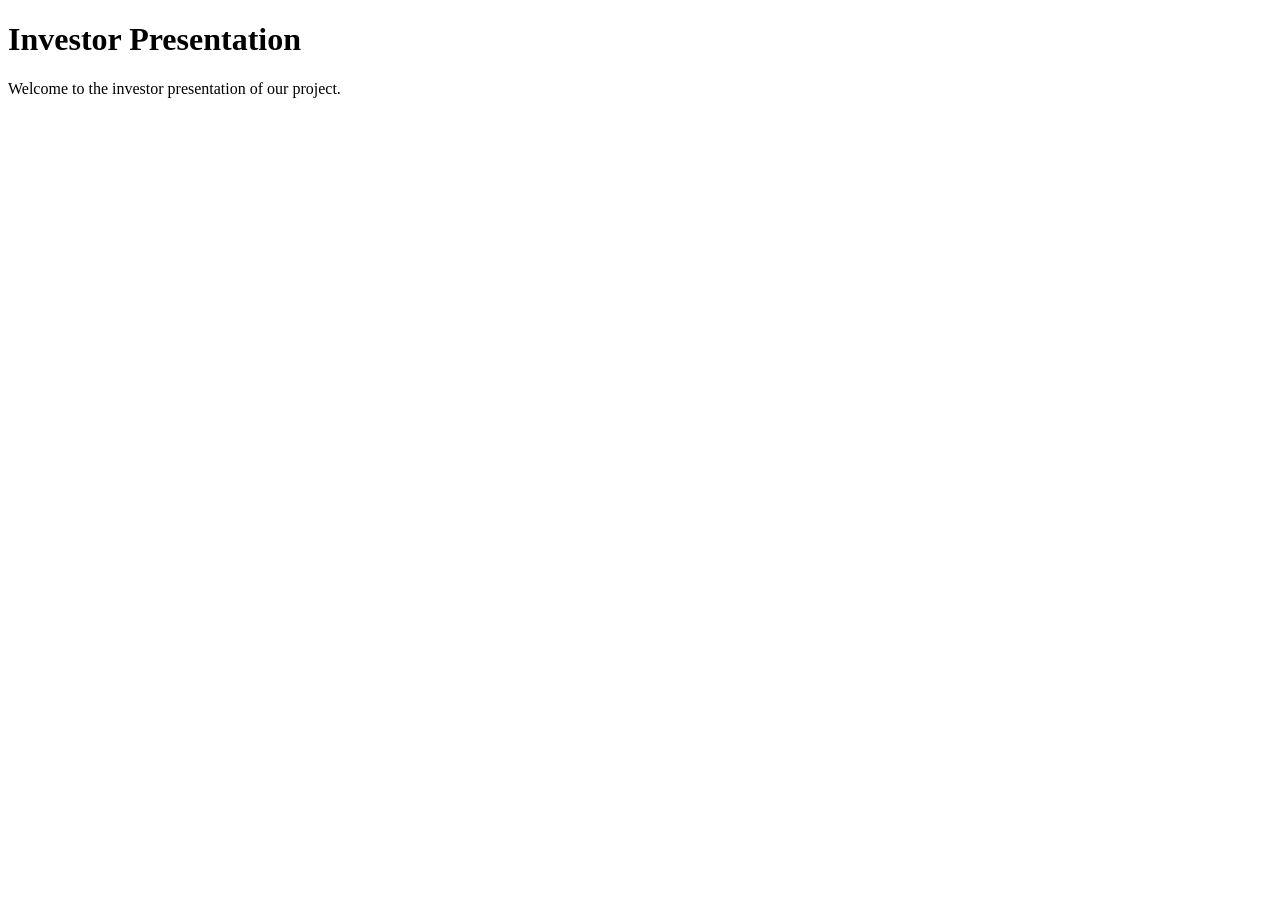
==== index.html @ 69d5a043 "Create index.html for GitHub Pages deployment" ====
<!DOCTYPE html>
<html lang="en">
<head>
    <meta charset="UTF-8">
    <meta name="viewport" content="width=device-width, initial-scale=1.0">
    <title>Investor Presentation</title>
</head>
<body>
    <h1>Investor Presentation</h1>
    <p>Welcome to the investor presentation of our project.</p>
</body>
</html>
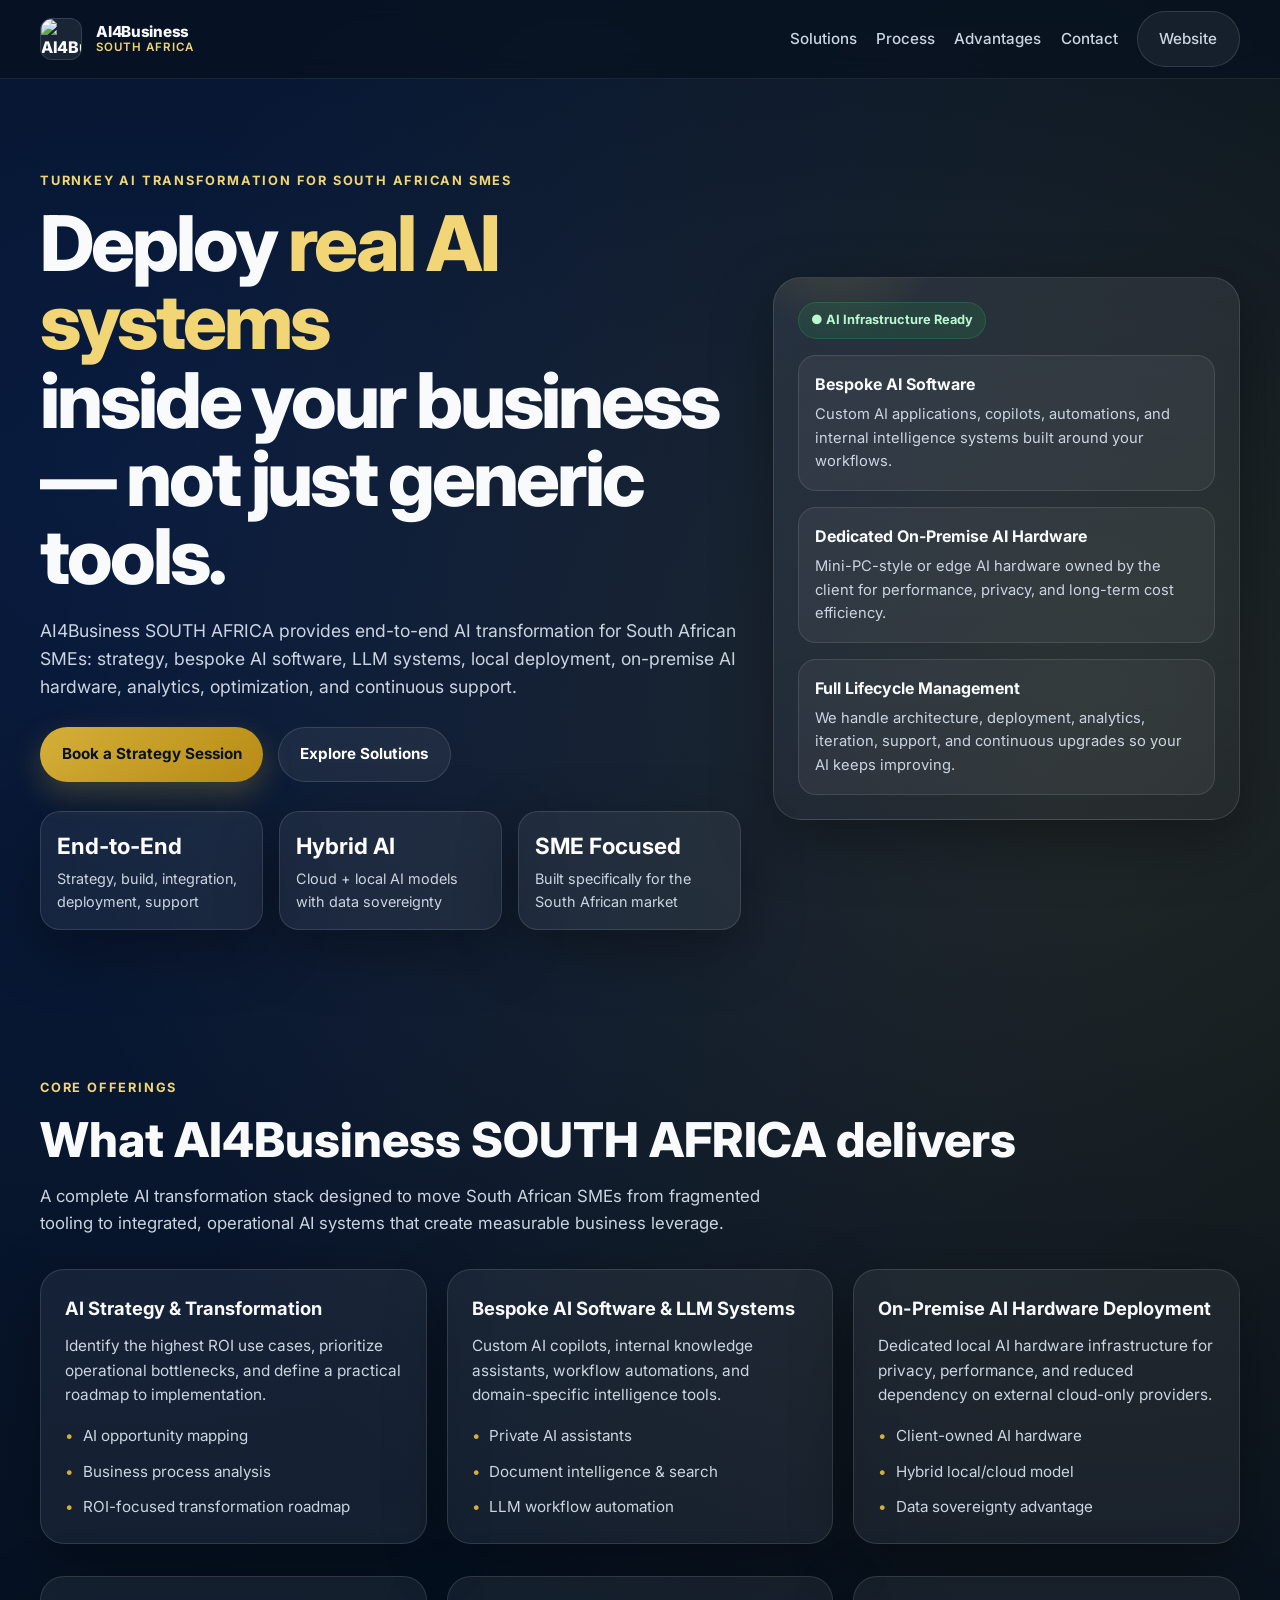
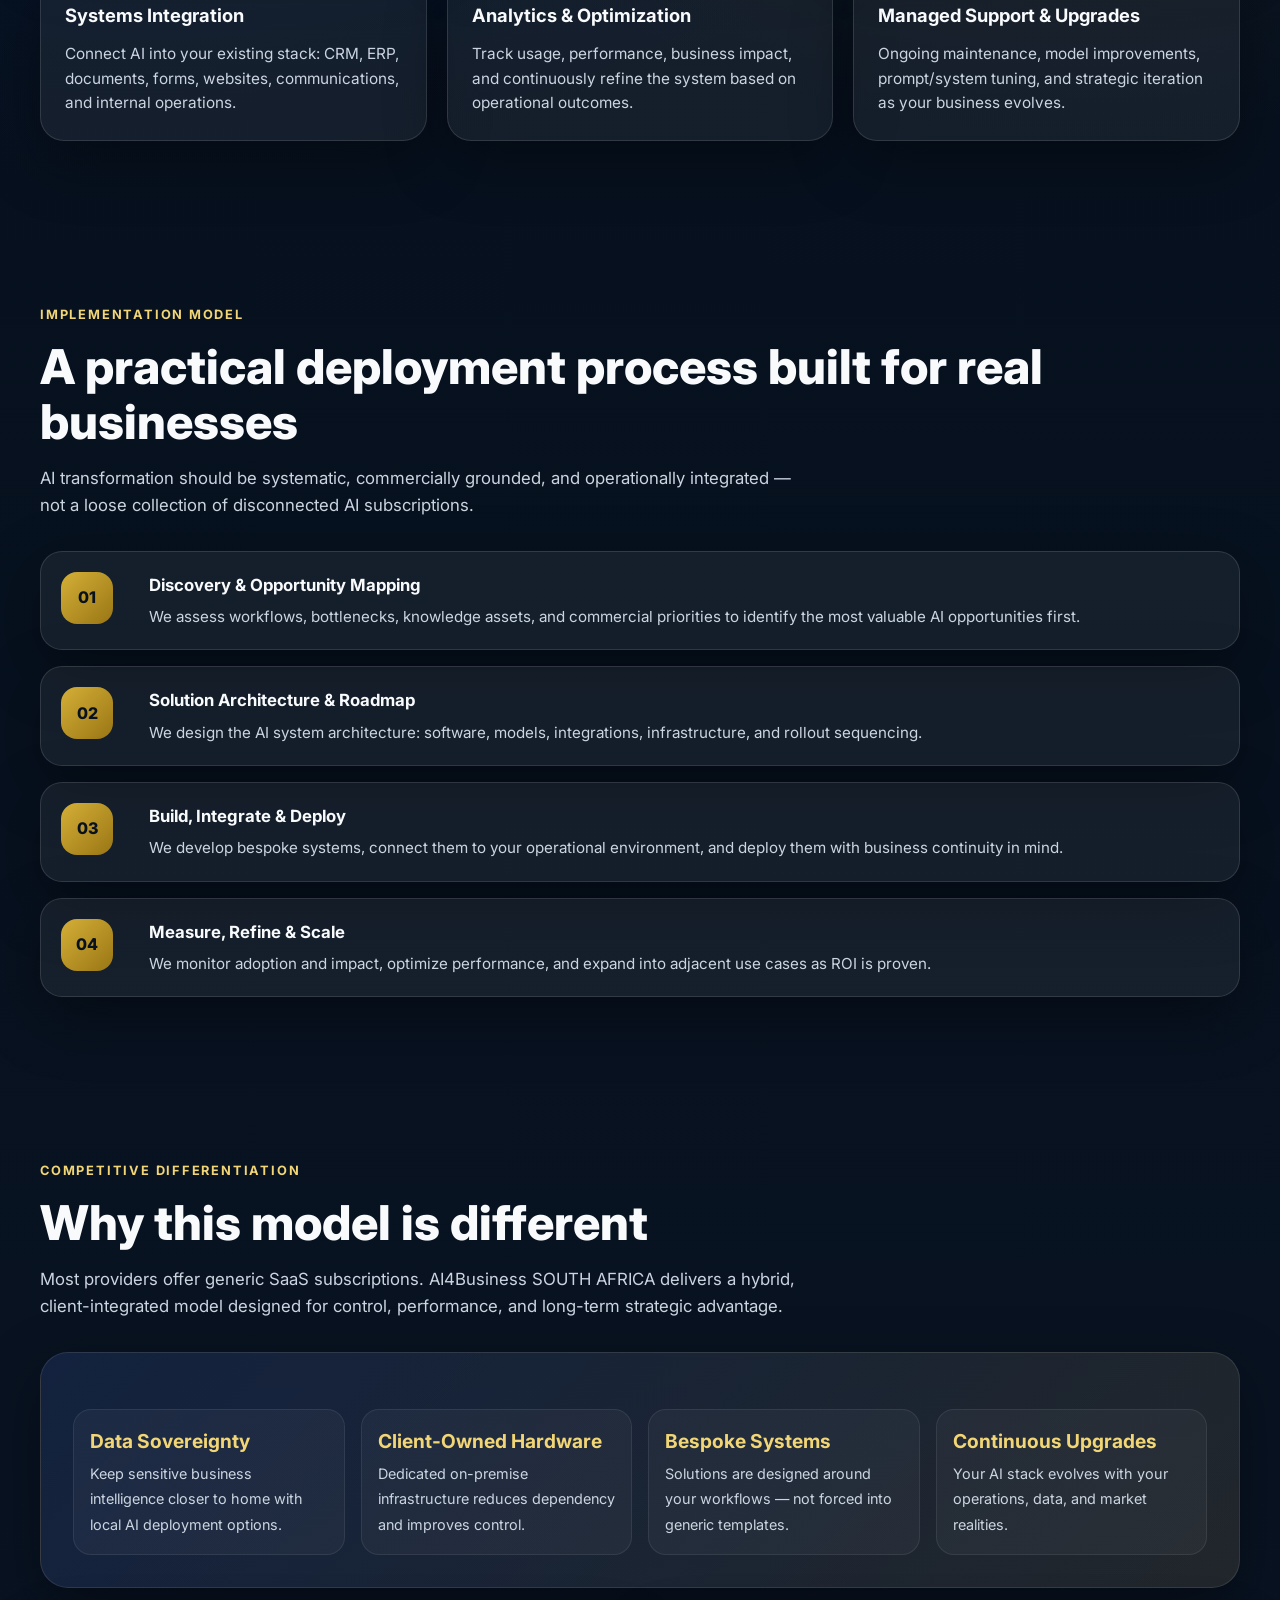
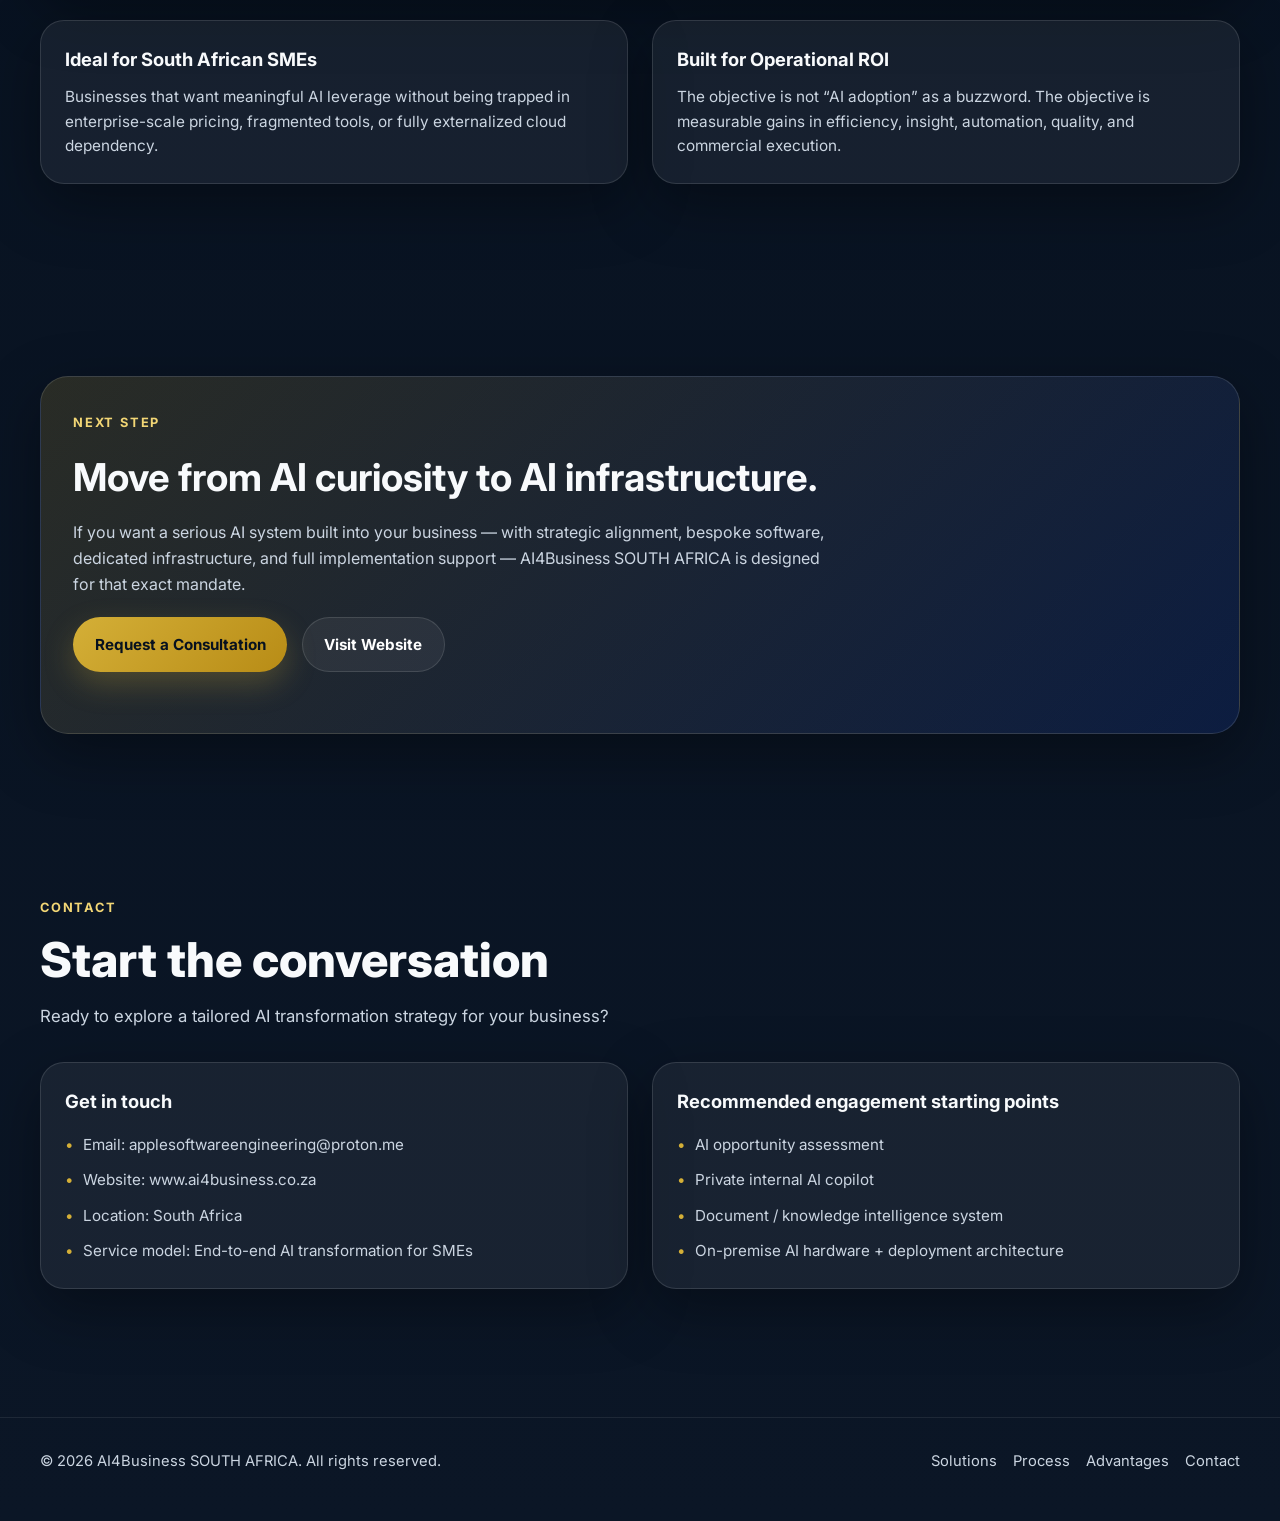
==== commit 346c4db6: "Update index.html" ====
--- a/index.html
+++ b/index.html
@@ -1,12 +1,860 @@
 <!DOCTYPE html>
 <html lang="en">
 <head>
-    <meta charset="UTF-8">
-    <meta name="viewport" content="width=device-width, initial-scale=1.0">
-    <title>Investor Presentation</title>
+  <meta charset="UTF-8" />
+  <meta name="viewport" content="width=device-width, initial-scale=1.0" />
+
+  <title>AI4Business SOUTH AFRICA | End-to-End AI Transformation for South African SMEs</title>
+  <meta
+    name="description"
+    content="AI4Business SOUTH AFRICA delivers turnkey AI transformation for South African SMEs, including bespoke AI software, LLM systems, on-premise AI hardware, deployment, integration, analytics, and ongoing support."
+  />
+  <meta
+    name="keywords"
+    content="AI South Africa, AI for SMEs, business AI, LLM systems, AI automation, on-premise AI, AI consulting South Africa, AI4Business SOUTH AFRICA"
+  />
+  <meta name="author" content="AI4Business SOUTH AFRICA" />
+
+  <!-- Open Graph -->
+  <meta property="og:title" content="AI4Business SOUTH AFRICA" />
+  <meta
+    property="og:description"
+    content="Turnkey AI transformation for South African SMEs — bespoke AI software, LLM systems, local deployment, and dedicated AI hardware."
+  />
+  <meta property="og:type" content="website" />
+  <meta property="og:image" content="./assets/logo.png" />
+
+  <!-- Favicon -->
+  <link rel="icon" href="./assets/favicon.ico" />
+
+  <!-- Fonts -->
+  <link rel="preconnect" href="https://fonts.googleapis.com" />
+  <link rel="preconnect" href="https://fonts.gstatic.com" crossorigin />
+  <link
+    href="https://fonts.googleapis.com/css2?family=Inter:wght@400;500;600;700;800&display=swap"
+    rel="stylesheet"
+  />
+
+  <style>
+    :root {
+      --bg: #07111f;
+      --bg-alt: #0d1b2a;
+      --card: rgba(255, 255, 255, 0.06);
+      --card-border: rgba(255, 255, 255, 0.12);
+      --text: #f8fafc;
+      --muted: #cbd5e1;
+      --gold: #d4af37;
+      --gold-soft: #f2d675;
+      --blue: #1d4ed8;
+      --blue-soft: #60a5fa;
+      --success: #22c55e;
+      --shadow: 0 20px 60px rgba(0, 0, 0, 0.35);
+      --radius: 20px;
+      --max: 1200px;
+    }
+
+    * {
+      box-sizing: border-box;
+      margin: 0;
+      padding: 0;
+    }
+
+    html {
+      scroll-behavior: smooth;
+    }
+
+    body {
+      font-family: "Inter", sans-serif;
+      background:
+        radial-gradient(circle at 10% 10%, rgba(29, 78, 216, 0.18), transparent 30%),
+        radial-gradient(circle at 85% 15%, rgba(212, 175, 55, 0.14), transparent 25%),
+        linear-gradient(180deg, #04101d 0%, #07111f 50%, #0b1626 100%);
+      color: var(--text);
+      line-height: 1.6;
+      overflow-x: hidden;
+    }
+
+    a {
+      color: inherit;
+      text-decoration: none;
+    }
+
+    img {
+      max-width: 100%;
+      display: block;
+    }
+
+    .container {
+      width: min(100% - 2rem, var(--max));
+      margin: 0 auto;
+    }
+
+    .section {
+      padding: 5rem 0;
+    }
+
+    .section-title {
+      font-size: clamp(1.9rem, 4vw, 3rem);
+      font-weight: 800;
+      line-height: 1.15;
+      margin-bottom: 1rem;
+    }
+
+    .section-subtitle {
+      color: var(--muted);
+      max-width: 760px;
+      font-size: 1.05rem;
+    }
+
+    .eyebrow {
+      display: inline-block;
+      font-size: 0.8rem;
+      letter-spacing: 0.14em;
+      text-transform: uppercase;
+      font-weight: 700;
+      color: var(--gold-soft);
+      margin-bottom: 0.85rem;
+    }
+
+    /* Header */
+    .header {
+      position: sticky;
+      top: 0;
+      z-index: 1000;
+      backdrop-filter: blur(12px);
+      background: rgba(7, 17, 31, 0.72);
+      border-bottom: 1px solid rgba(255, 255, 255, 0.08);
+    }
+
+    .nav {
+      display: flex;
+      align-items: center;
+      justify-content: space-between;
+      min-height: 78px;
+      gap: 1rem;
+    }
+
+    .brand {
+      display: flex;
+      align-items: center;
+      gap: 0.9rem;
+      font-weight: 800;
+      letter-spacing: -0.02em;
+    }
+
+    .brand-logo {
+      width: 42px;
+      height: 42px;
+      border-radius: 12px;
+      object-fit: cover;
+      background: rgba(255,255,255,0.08);
+      border: 1px solid rgba(255,255,255,0.12);
+    }
+
+    .brand-text {
+      display: flex;
+      flex-direction: column;
+      line-height: 1.1;
+    }
+
+    .brand-text span:first-child {
+      font-size: 0.95rem;
+    }
+
+    .brand-text span:last-child {
+      font-size: 0.72rem;
+      color: var(--gold-soft);
+      font-weight: 600;
+      letter-spacing: 0.08em;
+      text-transform: uppercase;
+    }
+
+    .nav-links {
+      display: flex;
+      gap: 1.2rem;
+      align-items: center;
+      flex-wrap: wrap;
+    }
+
+    .nav-links a {
+      color: var(--muted);
+      font-size: 0.95rem;
+      font-weight: 500;
+      transition: 0.2s ease;
+    }
+
+    .nav-links a:hover {
+      color: #fff;
+    }
+
+    .btn {
+      display: inline-flex;
+      align-items: center;
+      justify-content: center;
+      gap: 0.55rem;
+      border: none;
+      border-radius: 999px;
+      padding: 0.9rem 1.35rem;
+      font-weight: 700;
+      font-size: 0.95rem;
+      cursor: pointer;
+      transition: transform 0.2s ease, box-shadow 0.2s ease, opacity 0.2s ease;
+    }
+
+    .btn:hover {
+      transform: translateY(-2px);
+    }
+
+    .btn-primary {
+      background: linear-gradient(135deg, var(--gold), #b88c16);
+      color: #07111f;
+      box-shadow: 0 12px 30px rgba(212, 175, 55, 0.25);
+    }
+
+    .btn-secondary {
+      background: rgba(255,255,255,0.06);
+      color: #fff;
+      border: 1px solid rgba(255,255,255,0.12);
+    }
+
+    /* Hero */
+    .hero {
+      padding: 5.5rem 0 4rem;
+    }
+
+    .hero-grid {
+      display: grid;
+      grid-template-columns: 1.2fr 0.8fr;
+      gap: 2rem;
+      align-items: center;
+    }
+
+    .hero h1 {
+      font-size: clamp(2.4rem, 6vw, 5rem);
+      line-height: 1.02;
+      font-weight: 800;
+      letter-spacing: -0.04em;
+      margin-bottom: 1.25rem;
+    }
+
+    .hero h1 .gold {
+      color: var(--gold-soft);
+    }
+
+    .hero p {
+      font-size: 1.1rem;
+      color: var(--muted);
+      max-width: 700px;
+      margin-bottom: 1.6rem;
+    }
+
+    .hero-actions {
+      display: flex;
+      gap: 0.9rem;
+      flex-wrap: wrap;
+      margin-bottom: 1.8rem;
+    }
+
+    .hero-stats {
+      display: grid;
+      grid-template-columns: repeat(3, 1fr);
+      gap: 1rem;
+      margin-top: 1rem;
+    }
+
+    .stat {
+      background: var(--card);
+      border: 1px solid var(--card-border);
+      border-radius: var(--radius);
+      padding: 1rem;
+      box-shadow: var(--shadow);
+    }
+
+    .stat h3 {
+      font-size: 1.4rem;
+      color: #fff;
+      margin-bottom: 0.2rem;
+    }
+
+    .stat p {
+      font-size: 0.9rem;
+      color: var(--muted);
+      margin: 0;
+    }
+
+    .hero-card {
+      background: linear-gradient(180deg, rgba(255,255,255,0.08), rgba(255,255,255,0.03));
+      border: 1px solid var(--card-border);
+      border-radius: 28px;
+      padding: 1.5rem;
+      box-shadow: var(--shadow);
+      position: relative;
+      overflow: hidden;
+    }
+
+    .hero-card::before {
+      content: "";
+      position: absolute;
+      inset: -30% auto auto -10%;
+      width: 220px;
+      height: 220px;
+      background: radial-gradient(circle, rgba(212, 175, 55, 0.18), transparent 70%);
+      pointer-events: none;
+    }
+
+    .hero-panel {
+      display: grid;
+      gap: 1rem;
+      position: relative;
+      z-index: 1;
+    }
+
+    .mini-card {
+      background: rgba(255,255,255,0.05);
+      border: 1px solid rgba(255,255,255,0.1);
+      border-radius: 18px;
+      padding: 1rem;
+    }
+
+    .mini-card h4 {
+      font-size: 1rem;
+      margin-bottom: 0.35rem;
+    }
+
+    .mini-card p {
+      font-size: 0.92rem;
+      color: var(--muted);
+      margin: 0;
+    }
+
+    .pill {
+      display: inline-flex;
+      align-items: center;
+      gap: 0.45rem;
+      padding: 0.45rem 0.75rem;
+      border-radius: 999px;
+      background: rgba(34, 197, 94, 0.12);
+      border: 1px solid rgba(34, 197, 94, 0.22);
+      color: #bbf7d0;
+      font-size: 0.8rem;
+      font-weight: 700;
+      width: fit-content;
+    }
+
+    /* Grids */
+    .grid-3 {
+      display: grid;
+      grid-template-columns: repeat(3, 1fr);
+      gap: 1.25rem;
+      margin-top: 2rem;
+    }
+
+    .grid-2 {
+      display: grid;
+      grid-template-columns: repeat(2, 1fr);
+      gap: 1.5rem;
+      margin-top: 2rem;
+    }
+
+    .card {
+      background: var(--card);
+      border: 1px solid var(--card-border);
+      border-radius: 24px;
+      padding: 1.5rem;
+      box-shadow: var(--shadow);
+    }
+
+    .card h3 {
+      font-size: 1.15rem;
+      margin-bottom: 0.7rem;
+    }
+
+    .card p {
+      color: var(--muted);
+      font-size: 0.96rem;
+    }
+
+    .card ul {
+      list-style: none;
+      display: grid;
+      gap: 0.7rem;
+      margin-top: 1rem;
+    }
+
+    .card li {
+      color: var(--muted);
+      font-size: 0.95rem;
+      position: relative;
+      padding-left: 1.1rem;
+    }
+
+    .card li::before {
+      content: "•";
+      color: var(--gold);
+      position: absolute;
+      left: 0;
+    }
+
+    /* Process */
+    .timeline {
+      display: grid;
+      gap: 1rem;
+      margin-top: 2rem;
+    }
+
+    .step {
+      display: grid;
+      grid-template-columns: 72px 1fr;
+      gap: 1rem;
+      align-items: start;
+      background: var(--card);
+      border: 1px solid var(--card-border);
+      border-radius: 22px;
+      padding: 1.25rem;
+      box-shadow: var(--shadow);
+    }
+
+    .step-number {
+      width: 52px;
+      height: 52px;
+      border-radius: 16px;
+      display: grid;
+      place-items: center;
+      background: linear-gradient(135deg, var(--gold), #9a7615);
+      color: #07111f;
+      font-weight: 800;
+      font-size: 1rem;
+    }
+
+    .step h4 {
+      margin-bottom: 0.4rem;
+      font-size: 1.05rem;
+    }
+
+    .step p {
+      color: var(--muted);
+      font-size: 0.95rem;
+    }
+
+    /* Highlight */
+    .highlight {
+      margin-top: 2rem;
+      padding: 2rem;
+      border-radius: 28px;
+      background:
+        linear-gradient(135deg, rgba(29, 78, 216, 0.12), rgba(212, 175, 55, 0.08)),
+        rgba(255,255,255,0.04);
+      border: 1px solid rgba(255,255,255,0.1);
+      box-shadow: var(--shadow);
+    }
+
+    .highlight-grid {
+      display: grid;
+      grid-template-columns: repeat(4, 1fr);
+      gap: 1rem;
+      margin-top: 1.5rem;
+    }
+
+    .highlight-box {
+      background: rgba(255,255,255,0.04);
+      border: 1px solid rgba(255,255,255,0.08);
+      border-radius: 18px;
+      padding: 1rem;
+    }
+
+    .highlight-box strong {
+      display: block;
+      font-size: 1.2rem;
+      margin-bottom: 0.25rem;
+      color: var(--gold-soft);
+    }
+
+    .highlight-box span {
+      font-size: 0.9rem;
+      color: var(--muted);
+    }
+
+    /* CTA */
+    .cta {
+      margin-top: 2rem;
+      padding: 2rem;
+      border-radius: 28px;
+      background: linear-gradient(135deg, rgba(212,175,55,0.16), rgba(29,78,216,0.16));
+      border: 1px solid rgba(255,255,255,0.12);
+      box-shadow: var(--shadow);
+    }
+
+    .cta h3 {
+      font-size: clamp(1.5rem, 4vw, 2.4rem);
+      margin-bottom: 0.75rem;
+    }
+
+    .cta p {
+      color: var(--muted);
+      max-width: 760px;
+      margin-bottom: 1.25rem;
+    }
+
+    /* Footer */
+    .footer {
+      padding: 2rem 0 3rem;
+      border-top: 1px solid rgba(255,255,255,0.08);
+      margin-top: 3rem;
+    }
+
+    .footer-grid {
+      display: flex;
+      justify-content: space-between;
+      gap: 1rem;
+      flex-wrap: wrap;
+      align-items: center;
+    }
+
+    .footer p,
+    .footer a {
+      color: var(--muted);
+      font-size: 0.92rem;
+    }
+
+    /* Responsive */
+    @media (max-width: 1024px) {
+      .hero-grid,
+      .grid-3,
+      .grid-2,
+      .highlight-grid {
+        grid-template-columns: 1fr;
+      }
+
+      .hero-stats {
+        grid-template-columns: 1fr;
+      }
+
+      .nav-links {
+        display: none;
+      }
+    }
+
+    @media (max-width: 640px) {
+      .hero {
+        padding-top: 4rem;
+      }
+
+      .section {
+        padding: 4rem 0;
+      }
+
+      .step {
+        grid-template-columns: 1fr;
+      }
+    }
+  </style>
 </head>
 <body>
-    <h1>Investor Presentation</h1>
-    <p>Welcome to the investor presentation of our project.</p>
+
+  <!-- Header -->
+  <header class="header">
+    <div class="container nav">
+      <a href="#top" class="brand">
+        <img src="./assets/logo.png" alt="AI4Business SOUTH AFRICA Logo" class="brand-logo" />
+        <div class="brand-text">
+          <span>AI4Business</span>
+          <span>South Africa</span>
+        </div>
+      </a>
+
+      <nav class="nav-links">
+        <a href="#solutions">Solutions</a>
+        <a href="#process">Process</a>
+        <a href="#advantages">Advantages</a>
+        <a href="#contact">Contact</a>
+        <a href="https://www.ai4business.co.za" target="_blank" rel="noopener noreferrer" class="btn btn-secondary">Website</a>
+      </nav>
+    </div>
+  </header>
+
+  <!-- Hero -->
+  <section class="hero" id="top">
+    <div class="container hero-grid">
+      <div>
+        <span class="eyebrow">Turnkey AI Transformation for South African SMEs</span>
+        <h1>
+          Deploy <span class="gold">real AI systems</span><br />
+          inside your business — not just generic tools.
+        </h1>
+        <p>
+          AI4Business SOUTH AFRICA provides end-to-end AI transformation for South African SMEs:
+          strategy, bespoke AI software, LLM systems, local deployment, on-premise AI hardware,
+          analytics, optimization, and continuous support.
+        </p>
+
+        <div class="hero-actions">
+          <a href="#contact" class="btn btn-primary">Book a Strategy Session</a>
+          <a href="#solutions" class="btn btn-secondary">Explore Solutions</a>
+        </div>
+
+        <div class="hero-stats">
+          <div class="stat">
+            <h3>End-to-End</h3>
+            <p>Strategy, build, integration, deployment, support</p>
+          </div>
+          <div class="stat">
+            <h3>Hybrid AI</h3>
+            <p>Cloud + local AI models with data sovereignty</p>
+          </div>
+          <div class="stat">
+            <h3>SME Focused</h3>
+            <p>Built specifically for the South African market</p>
+          </div>
+        </div>
+      </div>
+
+      <div class="hero-card">
+        <div class="hero-panel">
+          <span class="pill">● AI Infrastructure Ready</span>
+
+          <div class="mini-card">
+            <h4>Bespoke AI Software</h4>
+            <p>Custom AI applications, copilots, automations, and internal intelligence systems built around your workflows.</p>
+          </div>
+
+          <div class="mini-card">
+            <h4>Dedicated On-Premise AI Hardware</h4>
+            <p>Mini-PC-style or edge AI hardware owned by the client for performance, privacy, and long-term cost efficiency.</p>
+          </div>
+
+          <div class="mini-card">
+            <h4>Full Lifecycle Management</h4>
+            <p>We handle architecture, deployment, analytics, iteration, support, and continuous upgrades so your AI keeps improving.</p>
+          </div>
+        </div>
+      </div>
+    </div>
+  </section>
+
+  <!-- Solutions -->
+  <section class="section" id="solutions">
+    <div class="container">
+      <span class="eyebrow">Core Offerings</span>
+      <h2 class="section-title">What AI4Business SOUTH AFRICA delivers</h2>
+      <p class="section-subtitle">
+        A complete AI transformation stack designed to move South African SMEs from fragmented tooling
+        to integrated, operational AI systems that create measurable business leverage.
+      </p>
+
+      <div class="grid-3">
+        <div class="card">
+          <h3>AI Strategy & Transformation</h3>
+          <p>Identify the highest ROI use cases, prioritize operational bottlenecks, and define a practical roadmap to implementation.</p>
+          <ul>
+            <li>AI opportunity mapping</li>
+            <li>Business process analysis</li>
+            <li>ROI-focused transformation roadmap</li>
+          </ul>
+        </div>
+
+        <div class="card">
+          <h3>Bespoke AI Software & LLM Systems</h3>
+          <p>Custom AI copilots, internal knowledge assistants, workflow automations, and domain-specific intelligence tools.</p>
+          <ul>
+            <li>Private AI assistants</li>
+            <li>Document intelligence & search</li>
+            <li>LLM workflow automation</li>
+          </ul>
+        </div>
+
+        <div class="card">
+          <h3>On-Premise AI Hardware Deployment</h3>
+          <p>Dedicated local AI hardware infrastructure for privacy, performance, and reduced dependency on external cloud-only providers.</p>
+          <ul>
+            <li>Client-owned AI hardware</li>
+            <li>Hybrid local/cloud model</li>
+            <li>Data sovereignty advantage</li>
+          </ul>
+        </div>
+      </div>
+
+      <div class="grid-3">
+        <div class="card">
+          <h3>Systems Integration</h3>
+          <p>Connect AI into your existing stack: CRM, ERP, documents, forms, websites, communications, and internal operations.</p>
+        </div>
+
+        <div class="card">
+          <h3>Analytics & Optimization</h3>
+          <p>Track usage, performance, business impact, and continuously refine the system based on operational outcomes.</p>
+        </div>
+
+        <div class="card">
+          <h3>Managed Support & Upgrades</h3>
+          <p>Ongoing maintenance, model improvements, prompt/system tuning, and strategic iteration as your business evolves.</p>
+        </div>
+      </div>
+    </div>
+  </section>
+
+  <!-- Process -->
+  <section class="section" id="process">
+    <div class="container">
+      <span class="eyebrow">Implementation Model</span>
+      <h2 class="section-title">A practical deployment process built for real businesses</h2>
+      <p class="section-subtitle">
+        AI transformation should be systematic, commercially grounded, and operationally integrated —
+        not a loose collection of disconnected AI subscriptions.
+      </p>
+
+      <div class="timeline">
+        <div class="step">
+          <div class="step-number">01</div>
+          <div>
+            <h4>Discovery & Opportunity Mapping</h4>
+            <p>We assess workflows, bottlenecks, knowledge assets, and commercial priorities to identify the most valuable AI opportunities first.</p>
+          </div>
+        </div>
+
+        <div class="step">
+          <div class="step-number">02</div>
+          <div>
+            <h4>Solution Architecture & Roadmap</h4>
+            <p>We design the AI system architecture: software, models, integrations, infrastructure, and rollout sequencing.</p>
+          </div>
+        </div>
+
+        <div class="step">
+          <div class="step-number">03</div>
+          <div>
+            <h4>Build, Integrate & Deploy</h4>
+            <p>We develop bespoke systems, connect them to your operational environment, and deploy them with business continuity in mind.</p>
+          </div>
+        </div>
+
+        <div class="step">
+          <div class="step-number">04</div>
+          <div>
+            <h4>Measure, Refine & Scale</h4>
+            <p>We monitor adoption and impact, optimize performance, and expand into adjacent use cases as ROI is proven.</p>
+          </div>
+        </div>
+      </div>
+    </div>
+  </section>
+
+  <!-- Advantages -->
+  <section class="section" id="advantages">
+    <div class="container">
+      <span class="eyebrow">Competitive Differentiation</span>
+      <h2 class="section-title">Why this model is different</h2>
+      <p class="section-subtitle">
+        Most providers offer generic SaaS subscriptions. AI4Business SOUTH AFRICA delivers a hybrid,
+        client-integrated model designed for control, performance, and long-term strategic advantage.
+      </p>
+
+      <div class="highlight">
+        <div class="highlight-grid">
+          <div class="highlight-box">
+            <strong>Data Sovereignty</strong>
+            <span>Keep sensitive business intelligence closer to home with local AI deployment options.</span>
+          </div>
+          <div class="highlight-box">
+            <strong>Client-Owned Hardware</strong>
+            <span>Dedicated on-premise infrastructure reduces dependency and improves control.</span>
+          </div>
+          <div class="highlight-box">
+            <strong>Bespoke Systems</strong>
+            <span>Solutions are designed around your workflows — not forced into generic templates.</span>
+          </div>
+          <div class="highlight-box">
+            <strong>Continuous Upgrades</strong>
+            <span>Your AI stack evolves with your operations, data, and market realities.</span>
+          </div>
+        </div>
+      </div>
+
+      <div class="grid-2">
+        <div class="card">
+          <h3>Ideal for South African SMEs</h3>
+          <p>
+            Businesses that want meaningful AI leverage without being trapped in enterprise-scale pricing,
+            fragmented tools, or fully externalized cloud dependency.
+          </p>
+        </div>
+
+        <div class="card">
+          <h3>Built for Operational ROI</h3>
+          <p>
+            The objective is not “AI adoption” as a buzzword. The objective is measurable gains in efficiency,
+            insight, automation, quality, and commercial execution.
+          </p>
+        </div>
+      </div>
+    </div>
+  </section>
+
+  <!-- CTA -->
+  <section class="section">
+    <div class="container">
+      <div class="cta">
+        <span class="eyebrow">Next Step</span>
+        <h3>Move from AI curiosity to AI infrastructure.</h3>
+        <p>
+          If you want a serious AI system built into your business — with strategic alignment, bespoke software,
+          dedicated infrastructure, and full implementation support — AI4Business SOUTH AFRICA is designed for that exact mandate.
+        </p>
+        <div class="hero-actions">
+          <a href="#contact" class="btn btn-primary">Request a Consultation</a>
+          <a href="https://www.ai4business.co.za" target="_blank" rel="noopener noreferrer" class="btn btn-secondary">Visit Website</a>
+        </div>
+      </div>
+    </div>
+  </section>
+
+  <!-- Contact -->
+  <section class="section" id="contact">
+    <div class="container">
+      <span class="eyebrow">Contact</span>
+      <h2 class="section-title">Start the conversation</h2>
+      <p class="section-subtitle">
+        Ready to explore a tailored AI transformation strategy for your business?
+      </p>
+
+      <div class="grid-2">
+        <div class="card">
+          <h3>Get in touch</h3>
+          <ul>
+            <li>Email: applesoftwareengineering@proton.me</li>
+            <li>Website: www.ai4business.co.za</li>
+            <li>Location: South Africa</li>
+            <li>Service model: End-to-end AI transformation for SMEs</li>
+          </ul>
+        </div>
+
+        <div class="card">
+          <h3>Recommended engagement starting points</h3>
+          <ul>
+            <li>AI opportunity assessment</li>
+            <li>Private internal AI copilot</li>
+            <li>Document / knowledge intelligence system</li>
+            <li>On-premise AI hardware + deployment architecture</li>
+          </ul>
+        </div>
+      </div>
+    </div>
+  </section>
+
+  <!-- Footer -->
+  <footer class="footer">
+    <div class="container footer-grid">
+      <p>© <span id="year"></span> AI4Business SOUTH AFRICA. All rights reserved.</p>
+      <div style="display:flex; gap:1rem; flex-wrap:wrap;">
+        <a href="#solutions">Solutions</a>
+        <a href="#process">Process</a>
+        <a href="#advantages">Advantages</a>
+        <a href="#contact">Contact</a>
+      </div>
+    </div>
+  </footer>
+
+  <script>
+    document.getElementById("year").textContent = new Date().getFullYear();
+  </script>
 </body>
 </html>
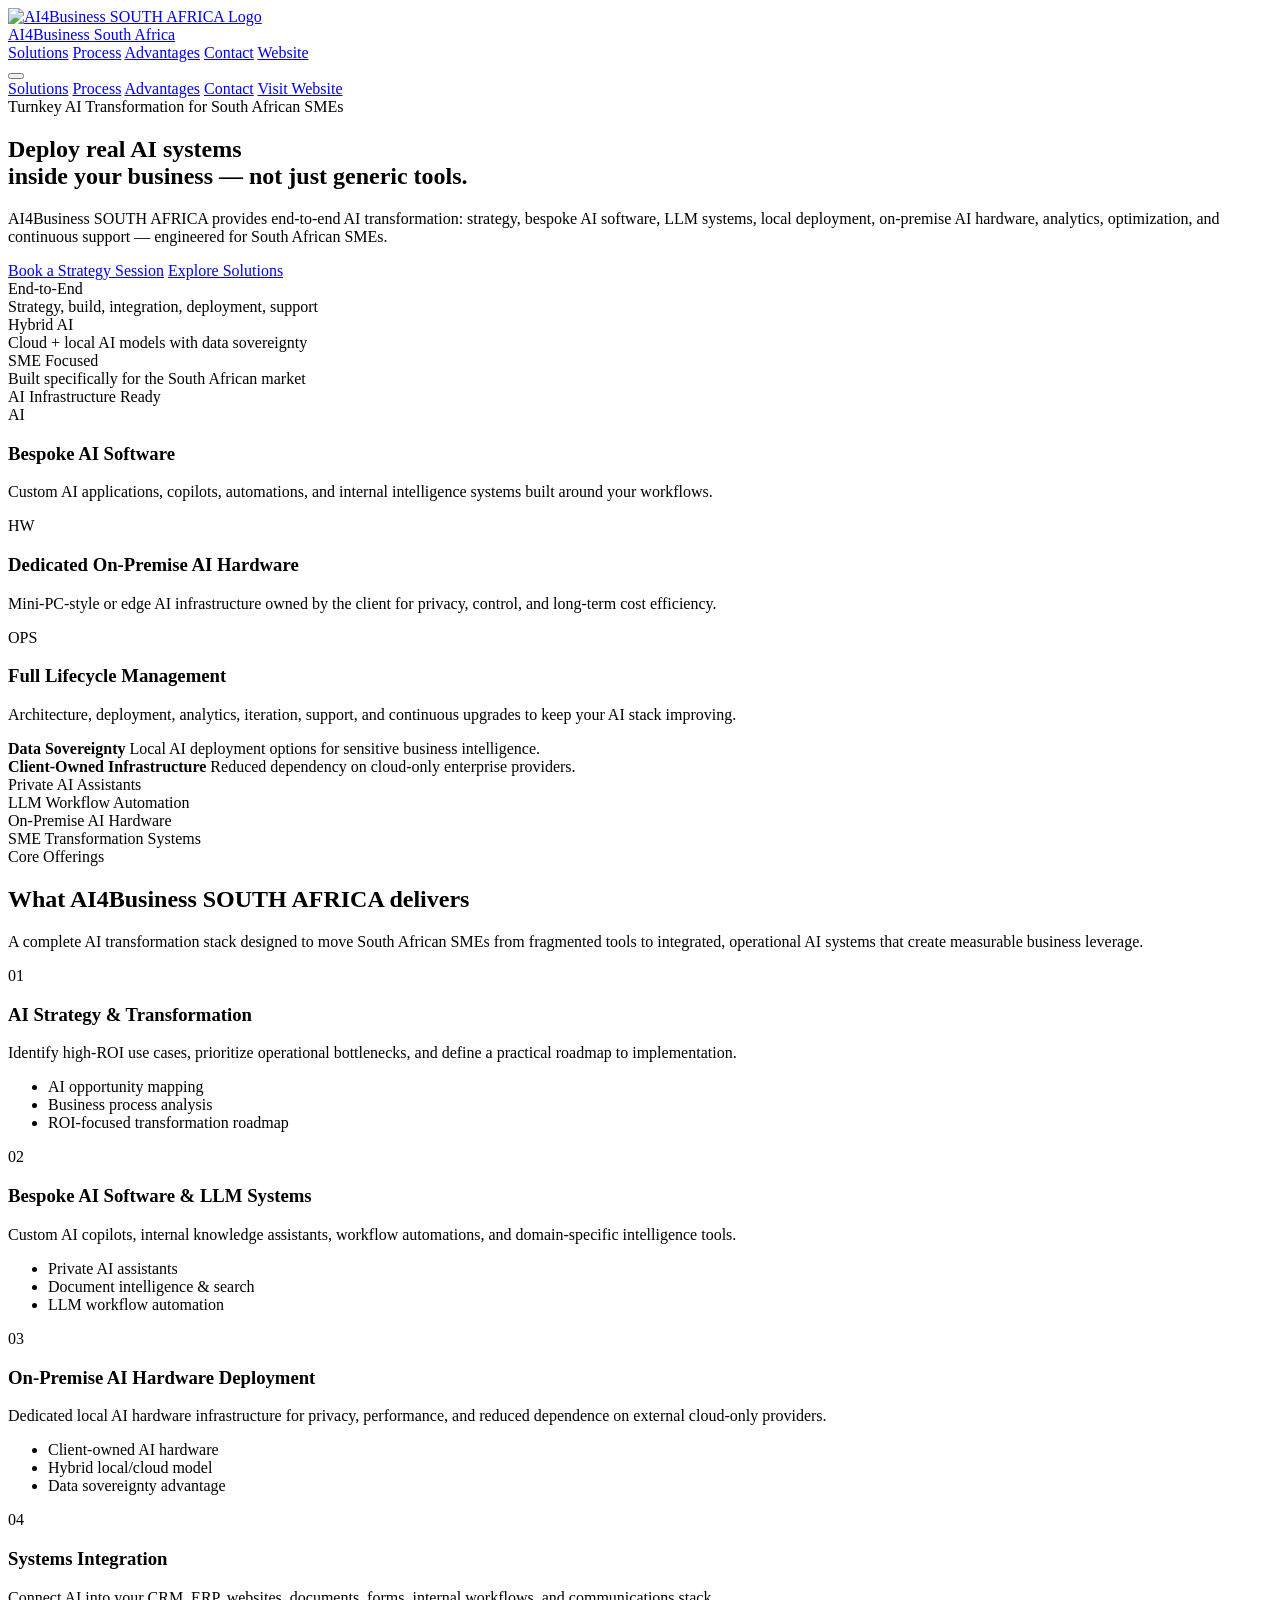
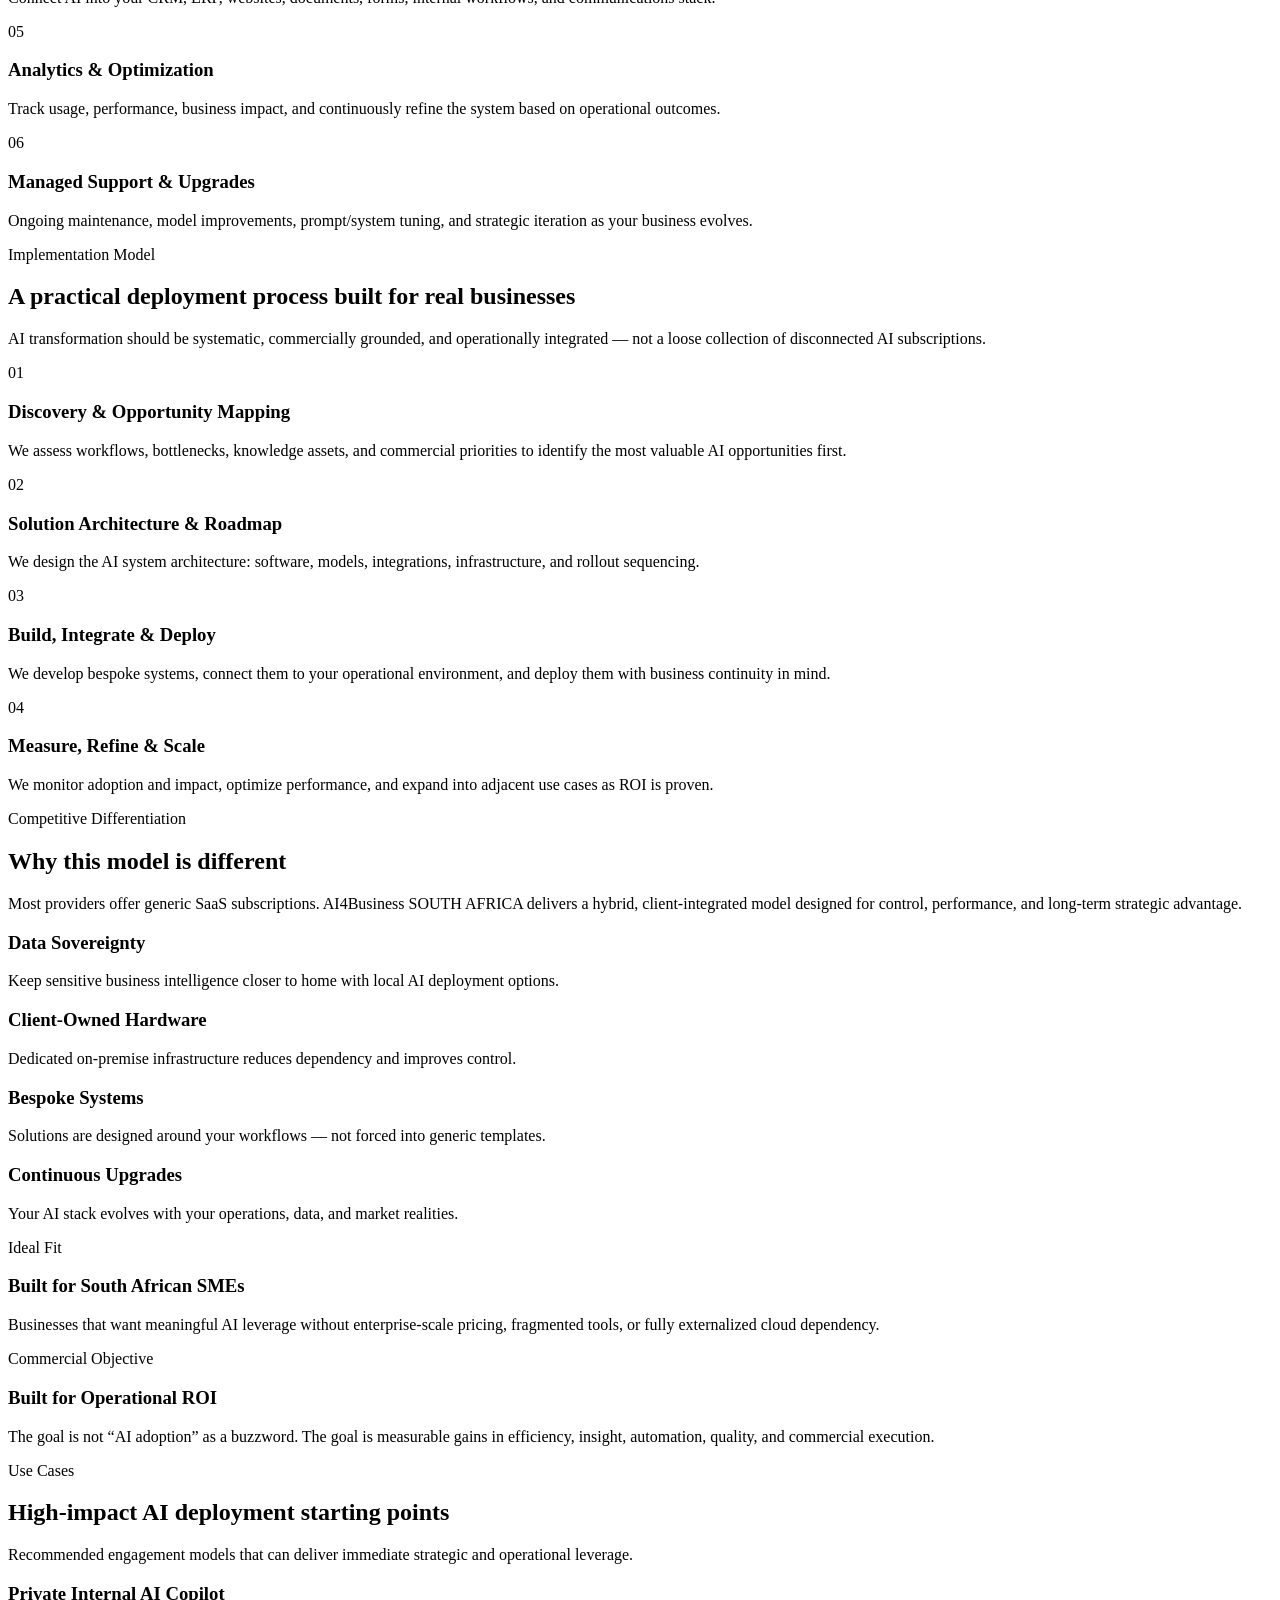
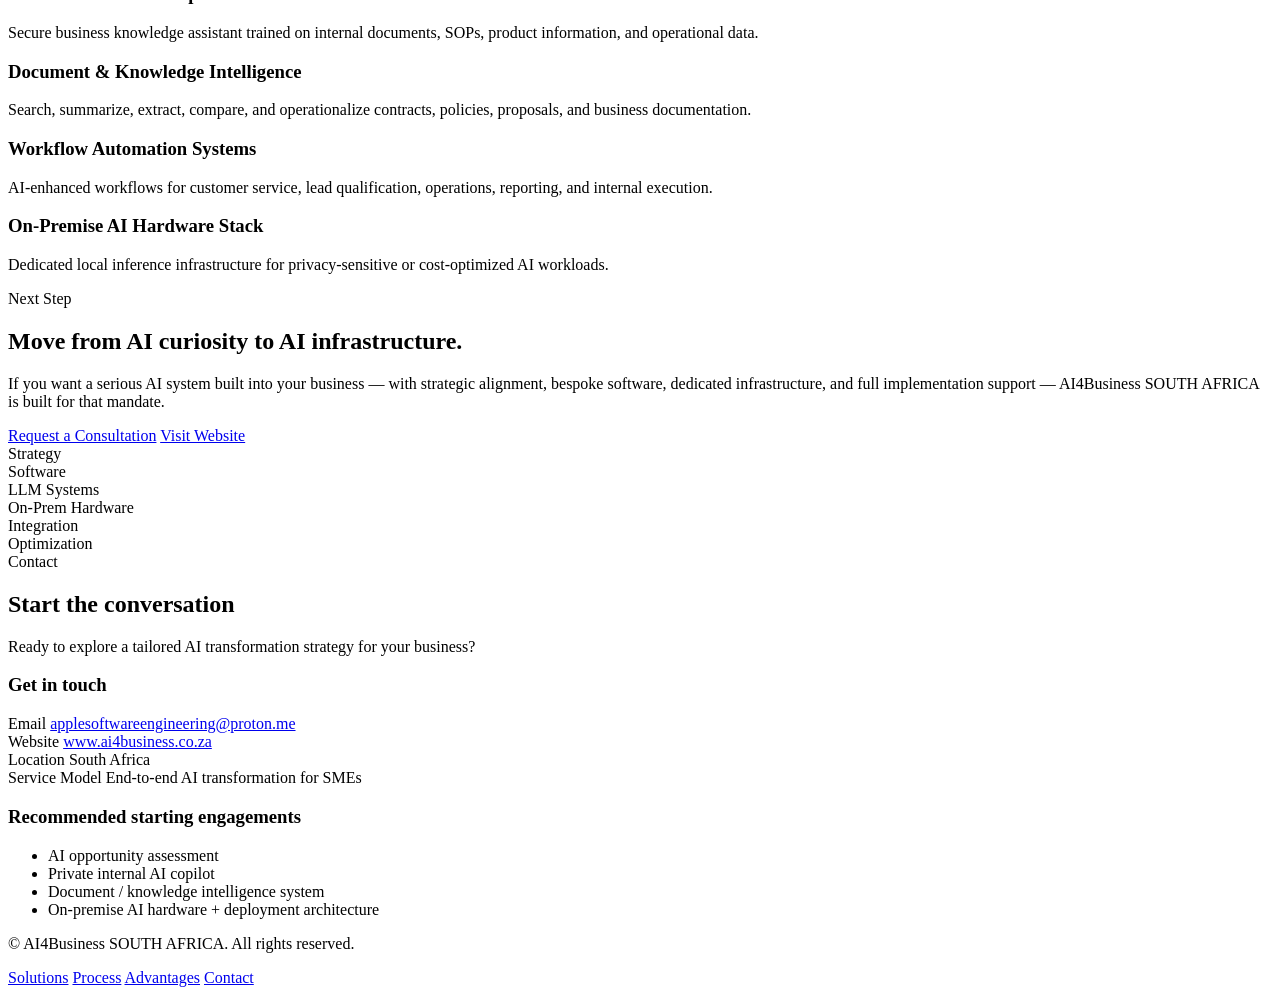
==== commit 5a7e9b31: "Update index.html" ====
--- a/index.html
+++ b/index.html
@@ -14,6 +14,7 @@
     content="AI South Africa, AI for SMEs, business AI, LLM systems, AI automation, on-premise AI, AI consulting South Africa, AI4Business SOUTH AFRICA"
   />
   <meta name="author" content="AI4Business SOUTH AFRICA" />
+  <meta name="theme-color" content="#07111f" />
 
   <!-- Open Graph -->
   <meta property="og:title" content="AI4Business SOUTH AFRICA" />
@@ -31,530 +32,18 @@
   <link rel="preconnect" href="https://fonts.googleapis.com" />
   <link rel="preconnect" href="https://fonts.gstatic.com" crossorigin />
   <link
-    href="https://fonts.googleapis.com/css2?family=Inter:wght@400;500;600;700;800&display=swap"
+    href="https://fonts.googleapis.com/css2?family=Inter:wght@400;500;600;700;800;900&display=swap"
     rel="stylesheet"
   />
 
-  <style>
-    :root {
-      --bg: #07111f;
-      --bg-alt: #0d1b2a;
-      --card: rgba(255, 255, 255, 0.06);
-      --card-border: rgba(255, 255, 255, 0.12);
-      --text: #f8fafc;
-      --muted: #cbd5e1;
-      --gold: #d4af37;
-      --gold-soft: #f2d675;
-      --blue: #1d4ed8;
-      --blue-soft: #60a5fa;
-      --success: #22c55e;
-      --shadow: 0 20px 60px rgba(0, 0, 0, 0.35);
-      --radius: 20px;
-      --max: 1200px;
-    }
-
-    * {
-      box-sizing: border-box;
-      margin: 0;
-      padding: 0;
-    }
-
-    html {
-      scroll-behavior: smooth;
-    }
-
-    body {
-      font-family: "Inter", sans-serif;
-      background:
-        radial-gradient(circle at 10% 10%, rgba(29, 78, 216, 0.18), transparent 30%),
-        radial-gradient(circle at 85% 15%, rgba(212, 175, 55, 0.14), transparent 25%),
-        linear-gradient(180deg, #04101d 0%, #07111f 50%, #0b1626 100%);
-      color: var(--text);
-      line-height: 1.6;
-      overflow-x: hidden;
-    }
-
-    a {
-      color: inherit;
-      text-decoration: none;
-    }
-
-    img {
-      max-width: 100%;
-      display: block;
-    }
-
-    .container {
-      width: min(100% - 2rem, var(--max));
-      margin: 0 auto;
-    }
-
-    .section {
-      padding: 5rem 0;
-    }
-
-    .section-title {
-      font-size: clamp(1.9rem, 4vw, 3rem);
-      font-weight: 800;
-      line-height: 1.15;
-      margin-bottom: 1rem;
-    }
-
-    .section-subtitle {
-      color: var(--muted);
-      max-width: 760px;
-      font-size: 1.05rem;
-    }
-
-    .eyebrow {
-      display: inline-block;
-      font-size: 0.8rem;
-      letter-spacing: 0.14em;
-      text-transform: uppercase;
-      font-weight: 700;
-      color: var(--gold-soft);
-      margin-bottom: 0.85rem;
-    }
-
-    /* Header */
-    .header {
-      position: sticky;
-      top: 0;
-      z-index: 1000;
-      backdrop-filter: blur(12px);
-      background: rgba(7, 17, 31, 0.72);
-      border-bottom: 1px solid rgba(255, 255, 255, 0.08);
-    }
-
-    .nav {
-      display: flex;
-      align-items: center;
-      justify-content: space-between;
-      min-height: 78px;
-      gap: 1rem;
-    }
-
-    .brand {
-      display: flex;
-      align-items: center;
-      gap: 0.9rem;
-      font-weight: 800;
-      letter-spacing: -0.02em;
-    }
-
-    .brand-logo {
-      width: 42px;
-      height: 42px;
-      border-radius: 12px;
-      object-fit: cover;
-      background: rgba(255,255,255,0.08);
-      border: 1px solid rgba(255,255,255,0.12);
-    }
-
-    .brand-text {
-      display: flex;
-      flex-direction: column;
-      line-height: 1.1;
-    }
-
-    .brand-text span:first-child {
-      font-size: 0.95rem;
-    }
-
-    .brand-text span:last-child {
-      font-size: 0.72rem;
-      color: var(--gold-soft);
-      font-weight: 600;
-      letter-spacing: 0.08em;
-      text-transform: uppercase;
-    }
-
-    .nav-links {
-      display: flex;
-      gap: 1.2rem;
-      align-items: center;
-      flex-wrap: wrap;
-    }
-
-    .nav-links a {
-      color: var(--muted);
-      font-size: 0.95rem;
-      font-weight: 500;
-      transition: 0.2s ease;
-    }
-
-    .nav-links a:hover {
-      color: #fff;
-    }
-
-    .btn {
-      display: inline-flex;
-      align-items: center;
-      justify-content: center;
-      gap: 0.55rem;
-      border: none;
-      border-radius: 999px;
-      padding: 0.9rem 1.35rem;
-      font-weight: 700;
-      font-size: 0.95rem;
-      cursor: pointer;
-      transition: transform 0.2s ease, box-shadow 0.2s ease, opacity 0.2s ease;
-    }
-
-    .btn:hover {
-      transform: translateY(-2px);
-    }
-
-    .btn-primary {
-      background: linear-gradient(135deg, var(--gold), #b88c16);
-      color: #07111f;
-      box-shadow: 0 12px 30px rgba(212, 175, 55, 0.25);
-    }
-
-    .btn-secondary {
-      background: rgba(255,255,255,0.06);
-      color: #fff;
-      border: 1px solid rgba(255,255,255,0.12);
-    }
-
-    /* Hero */
-    .hero {
-      padding: 5.5rem 0 4rem;
-    }
-
-    .hero-grid {
-      display: grid;
-      grid-template-columns: 1.2fr 0.8fr;
-      gap: 2rem;
-      align-items: center;
-    }
-
-    .hero h1 {
-      font-size: clamp(2.4rem, 6vw, 5rem);
-      line-height: 1.02;
-      font-weight: 800;
-      letter-spacing: -0.04em;
-      margin-bottom: 1.25rem;
-    }
-
-    .hero h1 .gold {
-      color: var(--gold-soft);
-    }
-
-    .hero p {
-      font-size: 1.1rem;
-      color: var(--muted);
-      max-width: 700px;
-      margin-bottom: 1.6rem;
-    }
-
-    .hero-actions {
-      display: flex;
-      gap: 0.9rem;
-      flex-wrap: wrap;
-      margin-bottom: 1.8rem;
-    }
-
-    .hero-stats {
-      display: grid;
-      grid-template-columns: repeat(3, 1fr);
-      gap: 1rem;
-      margin-top: 1rem;
-    }
-
-    .stat {
-      background: var(--card);
-      border: 1px solid var(--card-border);
-      border-radius: var(--radius);
-      padding: 1rem;
-      box-shadow: var(--shadow);
-    }
-
-    .stat h3 {
-      font-size: 1.4rem;
-      color: #fff;
-      margin-bottom: 0.2rem;
-    }
-
-    .stat p {
-      font-size: 0.9rem;
-      color: var(--muted);
-      margin: 0;
-    }
-
-    .hero-card {
-      background: linear-gradient(180deg, rgba(255,255,255,0.08), rgba(255,255,255,0.03));
-      border: 1px solid var(--card-border);
-      border-radius: 28px;
-      padding: 1.5rem;
-      box-shadow: var(--shadow);
-      position: relative;
-      overflow: hidden;
-    }
-
-    .hero-card::before {
-      content: "";
-      position: absolute;
-      inset: -30% auto auto -10%;
-      width: 220px;
-      height: 220px;
-      background: radial-gradient(circle, rgba(212, 175, 55, 0.18), transparent 70%);
-      pointer-events: none;
-    }
-
-    .hero-panel {
-      display: grid;
-      gap: 1rem;
-      position: relative;
-      z-index: 1;
-    }
-
-    .mini-card {
-      background: rgba(255,255,255,0.05);
-      border: 1px solid rgba(255,255,255,0.1);
-      border-radius: 18px;
-      padding: 1rem;
-    }
-
-    .mini-card h4 {
-      font-size: 1rem;
-      margin-bottom: 0.35rem;
-    }
-
-    .mini-card p {
-      font-size: 0.92rem;
-      color: var(--muted);
-      margin: 0;
-    }
-
-    .pill {
-      display: inline-flex;
-      align-items: center;
-      gap: 0.45rem;
-      padding: 0.45rem 0.75rem;
-      border-radius: 999px;
-      background: rgba(34, 197, 94, 0.12);
-      border: 1px solid rgba(34, 197, 94, 0.22);
-      color: #bbf7d0;
-      font-size: 0.8rem;
-      font-weight: 700;
-      width: fit-content;
-    }
-
-    /* Grids */
-    .grid-3 {
-      display: grid;
-      grid-template-columns: repeat(3, 1fr);
-      gap: 1.25rem;
-      margin-top: 2rem;
-    }
-
-    .grid-2 {
-      display: grid;
-      grid-template-columns: repeat(2, 1fr);
-      gap: 1.5rem;
-      margin-top: 2rem;
-    }
-
-    .card {
-      background: var(--card);
-      border: 1px solid var(--card-border);
-      border-radius: 24px;
-      padding: 1.5rem;
-      box-shadow: var(--shadow);
-    }
-
-    .card h3 {
-      font-size: 1.15rem;
-      margin-bottom: 0.7rem;
-    }
-
-    .card p {
-      color: var(--muted);
-      font-size: 0.96rem;
-    }
-
-    .card ul {
-      list-style: none;
-      display: grid;
-      gap: 0.7rem;
-      margin-top: 1rem;
-    }
-
-    .card li {
-      color: var(--muted);
-      font-size: 0.95rem;
-      position: relative;
-      padding-left: 1.1rem;
-    }
-
-    .card li::before {
-      content: "•";
-      color: var(--gold);
-      position: absolute;
-      left: 0;
-    }
-
-    /* Process */
-    .timeline {
-      display: grid;
-      gap: 1rem;
-      margin-top: 2rem;
-    }
-
-    .step {
-      display: grid;
-      grid-template-columns: 72px 1fr;
-      gap: 1rem;
-      align-items: start;
-      background: var(--card);
-      border: 1px solid var(--card-border);
-      border-radius: 22px;
-      padding: 1.25rem;
-      box-shadow: var(--shadow);
-    }
-
-    .step-number {
-      width: 52px;
-      height: 52px;
-      border-radius: 16px;
-      display: grid;
-      place-items: center;
-      background: linear-gradient(135deg, var(--gold), #9a7615);
-      color: #07111f;
-      font-weight: 800;
-      font-size: 1rem;
-    }
-
-    .step h4 {
-      margin-bottom: 0.4rem;
-      font-size: 1.05rem;
-    }
-
-    .step p {
-      color: var(--muted);
-      font-size: 0.95rem;
-    }
-
-    /* Highlight */
-    .highlight {
-      margin-top: 2rem;
-      padding: 2rem;
-      border-radius: 28px;
-      background:
-        linear-gradient(135deg, rgba(29, 78, 216, 0.12), rgba(212, 175, 55, 0.08)),
-        rgba(255,255,255,0.04);
-      border: 1px solid rgba(255,255,255,0.1);
-      box-shadow: var(--shadow);
-    }
-
-    .highlight-grid {
-      display: grid;
-      grid-template-columns: repeat(4, 1fr);
-      gap: 1rem;
-      margin-top: 1.5rem;
-    }
-
-    .highlight-box {
-      background: rgba(255,255,255,0.04);
-      border: 1px solid rgba(255,255,255,0.08);
-      border-radius: 18px;
-      padding: 1rem;
-    }
-
-    .highlight-box strong {
-      display: block;
-      font-size: 1.2rem;
-      margin-bottom: 0.25rem;
-      color: var(--gold-soft);
-    }
-
-    .highlight-box span {
-      font-size: 0.9rem;
-      color: var(--muted);
-    }
-
-    /* CTA */
-    .cta {
-      margin-top: 2rem;
-      padding: 2rem;
-      border-radius: 28px;
-      background: linear-gradient(135deg, rgba(212,175,55,0.16), rgba(29,78,216,0.16));
-      border: 1px solid rgba(255,255,255,0.12);
-      box-shadow: var(--shadow);
-    }
-
-    .cta h3 {
-      font-size: clamp(1.5rem, 4vw, 2.4rem);
-      margin-bottom: 0.75rem;
-    }
-
-    .cta p {
-      color: var(--muted);
-      max-width: 760px;
-      margin-bottom: 1.25rem;
-    }
-
-    /* Footer */
-    .footer {
-      padding: 2rem 0 3rem;
-      border-top: 1px solid rgba(255,255,255,0.08);
-      margin-top: 3rem;
-    }
-
-    .footer-grid {
-      display: flex;
-      justify-content: space-between;
-      gap: 1rem;
-      flex-wrap: wrap;
-      align-items: center;
-    }
-
-    .footer p,
-    .footer a {
-      color: var(--muted);
-      font-size: 0.92rem;
-    }
-
-    /* Responsive */
-    @media (max-width: 1024px) {
-      .hero-grid,
-      .grid-3,
-      .grid-2,
-      .highlight-grid {
-        grid-template-columns: 1fr;
-      }
-
-      .hero-stats {
-        grid-template-columns: 1fr;
-      }
-
-      .nav-links {
-        display: none;
-      }
-    }
-
-    @media (max-width: 640px) {
-      .hero {
-        padding-top: 4rem;
-      }
-
-      .section {
-        padding: 4rem 0;
-      }
-
-      .step {
-        grid-template-columns: 1fr;
-      }
-    }
-  </style>
+  <!-- Styles -->
+  <link rel="stylesheet" href="./style.css" />
 </head>
 <body>
-
   <!-- Header -->
   <header class="header">
     <div class="container nav">
-      <a href="#top" class="brand">
+      <a href="#top" class="brand" aria-label="AI4Business SOUTH AFRICA home">
         <img src="./assets/logo.png" alt="AI4Business SOUTH AFRICA Logo" class="brand-logo" />
         <div class="brand-text">
           <span>AI4Business</span>
@@ -562,29 +51,57 @@
         </div>
       </a>
 
-      <nav class="nav-links">
+      <nav class="nav-links" aria-label="Primary navigation">
         <a href="#solutions">Solutions</a>
         <a href="#process">Process</a>
         <a href="#advantages">Advantages</a>
         <a href="#contact">Contact</a>
-        <a href="https://www.ai4business.co.za" target="_blank" rel="noopener noreferrer" class="btn btn-secondary">Website</a>
+        <a
+          href="https://www.ai4business.co.za"
+          target="_blank"
+          rel="noopener noreferrer"
+          class="btn btn-secondary btn-nav"
+        >
+          Website
+        </a>
       </nav>
+
+      <button class="menu-toggle" id="menuToggle" aria-label="Open menu" aria-expanded="false" aria-controls="mobileMenu">
+        <span></span>
+        <span></span>
+        <span></span>
+      </button>
+    </div>
+
+    <div class="mobile-menu" id="mobileMenu">
+      <a href="#solutions">Solutions</a>
+      <a href="#process">Process</a>
+      <a href="#advantages">Advantages</a>
+      <a href="#contact">Contact</a>
+      <a
+        href="https://www.ai4business.co.za"
+        target="_blank"
+        rel="noopener noreferrer"
+        class="btn btn-secondary mobile-menu-btn"
+      >
+        Visit Website
+      </a>
     </div>
   </header>
 
   <!-- Hero -->
   <section class="hero" id="top">
     <div class="container hero-grid">
-      <div>
+      <div class="hero-content reveal">
         <span class="eyebrow">Turnkey AI Transformation for South African SMEs</span>
         <h1>
           Deploy <span class="gold">real AI systems</span><br />
           inside your business — not just generic tools.
         </h1>
-        <p>
-          AI4Business SOUTH AFRICA provides end-to-end AI transformation for South African SMEs:
+        <p class="hero-copy">
+          AI4Business SOUTH AFRICA provides end-to-end AI transformation:
           strategy, bespoke AI software, LLM systems, local deployment, on-premise AI hardware,
-          analytics, optimization, and continuous support.
+          analytics, optimization, and continuous support — engineered for South African SMEs.
         </p>
 
         <div class="hero-actions">
@@ -593,66 +110,100 @@
         </div>
 
         <div class="hero-stats">
-          <div class="stat">
-            <h3>End-to-End</h3>
-            <p>Strategy, build, integration, deployment, support</p>
-          </div>
-          <div class="stat">
-            <h3>Hybrid AI</h3>
-            <p>Cloud + local AI models with data sovereignty</p>
-          </div>
-          <div class="stat">
-            <h3>SME Focused</h3>
-            <p>Built specifically for the South African market</p>
-          </div>
-        </div>
-      </div>
-
-      <div class="hero-card">
-        <div class="hero-panel">
-          <span class="pill">● AI Infrastructure Ready</span>
-
-          <div class="mini-card">
-            <h4>Bespoke AI Software</h4>
+          <div class="stat-card">
+            <div class="stat-number">End-to-End</div>
+            <div class="stat-label">Strategy, build, integration, deployment, support</div>
+          </div>
+          <div class="stat-card">
+            <div class="stat-number">Hybrid AI</div>
+            <div class="stat-label">Cloud + local AI models with data sovereignty</div>
+          </div>
+          <div class="stat-card">
+            <div class="stat-number">SME Focused</div>
+            <div class="stat-label">Built specifically for the South African market</div>
+          </div>
+        </div>
+      </div>
+
+      <div class="hero-panel reveal delay-1">
+        <div class="hero-panel-glow"></div>
+
+        <div class="panel-badge">AI Infrastructure Ready</div>
+
+        <div class="panel-card">
+          <div class="panel-icon">AI</div>
+          <div>
+            <h3>Bespoke AI Software</h3>
             <p>Custom AI applications, copilots, automations, and internal intelligence systems built around your workflows.</p>
           </div>
-
-          <div class="mini-card">
-            <h4>Dedicated On-Premise AI Hardware</h4>
-            <p>Mini-PC-style or edge AI hardware owned by the client for performance, privacy, and long-term cost efficiency.</p>
-          </div>
-
-          <div class="mini-card">
-            <h4>Full Lifecycle Management</h4>
-            <p>We handle architecture, deployment, analytics, iteration, support, and continuous upgrades so your AI keeps improving.</p>
-          </div>
-        </div>
-      </div>
+        </div>
+
+        <div class="panel-card">
+          <div class="panel-icon">HW</div>
+          <div>
+            <h3>Dedicated On-Premise AI Hardware</h3>
+            <p>Mini-PC-style or edge AI infrastructure owned by the client for privacy, control, and long-term cost efficiency.</p>
+          </div>
+        </div>
+
+        <div class="panel-card">
+          <div class="panel-icon">OPS</div>
+          <div>
+            <h3>Full Lifecycle Management</h3>
+            <p>Architecture, deployment, analytics, iteration, support, and continuous upgrades to keep your AI stack improving.</p>
+          </div>
+        </div>
+
+        <div class="signal-grid">
+          <div class="signal-card">
+            <strong>Data Sovereignty</strong>
+            <span>Local AI deployment options for sensitive business intelligence.</span>
+          </div>
+          <div class="signal-card">
+            <strong>Client-Owned Infrastructure</strong>
+            <span>Reduced dependency on cloud-only enterprise providers.</span>
+          </div>
+        </div>
+      </div>
+    </div>
+  </section>
+
+  <!-- Trust Strip -->
+  <section class="trust-strip">
+    <div class="container trust-grid">
+      <div class="trust-item">Private AI Assistants</div>
+      <div class="trust-item">LLM Workflow Automation</div>
+      <div class="trust-item">On-Premise AI Hardware</div>
+      <div class="trust-item">SME Transformation Systems</div>
     </div>
   </section>
 
   <!-- Solutions -->
   <section class="section" id="solutions">
     <div class="container">
-      <span class="eyebrow">Core Offerings</span>
-      <h2 class="section-title">What AI4Business SOUTH AFRICA delivers</h2>
-      <p class="section-subtitle">
-        A complete AI transformation stack designed to move South African SMEs from fragmented tooling
-        to integrated, operational AI systems that create measurable business leverage.
-      </p>
-
-      <div class="grid-3">
-        <div class="card">
+      <div class="section-head reveal">
+        <span class="eyebrow">Core Offerings</span>
+        <h2 class="section-title">What AI4Business SOUTH AFRICA delivers</h2>
+        <p class="section-subtitle">
+          A complete AI transformation stack designed to move South African SMEs from fragmented tools
+          to integrated, operational AI systems that create measurable business leverage.
+        </p>
+      </div>
+
+      <div class="card-grid card-grid-3">
+        <article class="feature-card reveal">
+          <div class="feature-tag">01</div>
           <h3>AI Strategy & Transformation</h3>
-          <p>Identify the highest ROI use cases, prioritize operational bottlenecks, and define a practical roadmap to implementation.</p>
+          <p>Identify high-ROI use cases, prioritize operational bottlenecks, and define a practical roadmap to implementation.</p>
           <ul>
             <li>AI opportunity mapping</li>
             <li>Business process analysis</li>
             <li>ROI-focused transformation roadmap</li>
           </ul>
-        </div>
-
-        <div class="card">
+        </article>
+
+        <article class="feature-card reveal delay-1">
+          <div class="feature-tag">02</div>
           <h3>Bespoke AI Software & LLM Systems</h3>
           <p>Custom AI copilots, internal knowledge assistants, workflow automations, and domain-specific intelligence tools.</p>
           <ul>
@@ -660,77 +211,85 @@
             <li>Document intelligence & search</li>
             <li>LLM workflow automation</li>
           </ul>
-        </div>
-
-        <div class="card">
+        </article>
+
+        <article class="feature-card reveal delay-2">
+          <div class="feature-tag">03</div>
           <h3>On-Premise AI Hardware Deployment</h3>
-          <p>Dedicated local AI hardware infrastructure for privacy, performance, and reduced dependency on external cloud-only providers.</p>
+          <p>Dedicated local AI hardware infrastructure for privacy, performance, and reduced dependence on external cloud-only providers.</p>
           <ul>
             <li>Client-owned AI hardware</li>
             <li>Hybrid local/cloud model</li>
             <li>Data sovereignty advantage</li>
           </ul>
-        </div>
-      </div>
-
-      <div class="grid-3">
-        <div class="card">
+        </article>
+      </div>
+
+      <div class="card-grid card-grid-3 mt-lg">
+        <article class="feature-card reveal">
+          <div class="feature-tag">04</div>
           <h3>Systems Integration</h3>
-          <p>Connect AI into your existing stack: CRM, ERP, documents, forms, websites, communications, and internal operations.</p>
-        </div>
-
-        <div class="card">
+          <p>Connect AI into your CRM, ERP, websites, documents, forms, internal workflows, and communications stack.</p>
+        </article>
+
+        <article class="feature-card reveal delay-1">
+          <div class="feature-tag">05</div>
           <h3>Analytics & Optimization</h3>
           <p>Track usage, performance, business impact, and continuously refine the system based on operational outcomes.</p>
-        </div>
-
-        <div class="card">
+        </article>
+
+        <article class="feature-card reveal delay-2">
+          <div class="feature-tag">06</div>
           <h3>Managed Support & Upgrades</h3>
           <p>Ongoing maintenance, model improvements, prompt/system tuning, and strategic iteration as your business evolves.</p>
-        </div>
+        </article>
       </div>
     </div>
   </section>
 
   <!-- Process -->
-  <section class="section" id="process">
-    <div class="container">
-      <span class="eyebrow">Implementation Model</span>
-      <h2 class="section-title">A practical deployment process built for real businesses</h2>
-      <p class="section-subtitle">
-        AI transformation should be systematic, commercially grounded, and operationally integrated —
-        not a loose collection of disconnected AI subscriptions.
-      </p>
+  <section class="section section-alt" id="process">
+    <div class="container">
+      <div class="section-head reveal">
+        <span class="eyebrow">Implementation Model</span>
+        <h2 class="section-title">A practical deployment process built for real businesses</h2>
+        <p class="section-subtitle">
+          AI transformation should be systematic, commercially grounded, and operationally integrated —
+          not a loose collection of disconnected AI subscriptions.
+        </p>
+      </div>
 
       <div class="timeline">
-        <div class="step">
-          <div class="step-number">01</div>
-          <div>
-            <h4>Discovery & Opportunity Mapping</h4>
+        <div class="timeline-line"></div>
+
+        <div class="timeline-item reveal">
+          <div class="timeline-step">01</div>
+          <div class="timeline-card">
+            <h3>Discovery & Opportunity Mapping</h3>
             <p>We assess workflows, bottlenecks, knowledge assets, and commercial priorities to identify the most valuable AI opportunities first.</p>
           </div>
         </div>
 
-        <div class="step">
-          <div class="step-number">02</div>
-          <div>
-            <h4>Solution Architecture & Roadmap</h4>
+        <div class="timeline-item reveal delay-1">
+          <div class="timeline-step">02</div>
+          <div class="timeline-card">
+            <h3>Solution Architecture & Roadmap</h3>
             <p>We design the AI system architecture: software, models, integrations, infrastructure, and rollout sequencing.</p>
           </div>
         </div>
 
-        <div class="step">
-          <div class="step-number">03</div>
-          <div>
-            <h4>Build, Integrate & Deploy</h4>
+        <div class="timeline-item reveal delay-2">
+          <div class="timeline-step">03</div>
+          <div class="timeline-card">
+            <h3>Build, Integrate & Deploy</h3>
             <p>We develop bespoke systems, connect them to your operational environment, and deploy them with business continuity in mind.</p>
           </div>
         </div>
 
-        <div class="step">
-          <div class="step-number">04</div>
-          <div>
-            <h4>Measure, Refine & Scale</h4>
+        <div class="timeline-item reveal">
+          <div class="timeline-step">04</div>
+          <div class="timeline-card">
+            <h3>Measure, Refine & Scale</h3>
             <p>We monitor adoption and impact, optimize performance, and expand into adjacent use cases as ROI is proven.</p>
           </div>
         </div>
@@ -741,47 +300,49 @@
   <!-- Advantages -->
   <section class="section" id="advantages">
     <div class="container">
-      <span class="eyebrow">Competitive Differentiation</span>
-      <h2 class="section-title">Why this model is different</h2>
-      <p class="section-subtitle">
-        Most providers offer generic SaaS subscriptions. AI4Business SOUTH AFRICA delivers a hybrid,
-        client-integrated model designed for control, performance, and long-term strategic advantage.
-      </p>
-
-      <div class="highlight">
-        <div class="highlight-grid">
-          <div class="highlight-box">
-            <strong>Data Sovereignty</strong>
-            <span>Keep sensitive business intelligence closer to home with local AI deployment options.</span>
-          </div>
-          <div class="highlight-box">
-            <strong>Client-Owned Hardware</strong>
-            <span>Dedicated on-premise infrastructure reduces dependency and improves control.</span>
-          </div>
-          <div class="highlight-box">
-            <strong>Bespoke Systems</strong>
-            <span>Solutions are designed around your workflows — not forced into generic templates.</span>
-          </div>
-          <div class="highlight-box">
-            <strong>Continuous Upgrades</strong>
-            <span>Your AI stack evolves with your operations, data, and market realities.</span>
-          </div>
-        </div>
-      </div>
-
-      <div class="grid-2">
-        <div class="card">
-          <h3>Ideal for South African SMEs</h3>
+      <div class="section-head reveal">
+        <span class="eyebrow">Competitive Differentiation</span>
+        <h2 class="section-title">Why this model is different</h2>
+        <p class="section-subtitle">
+          Most providers offer generic SaaS subscriptions. AI4Business SOUTH AFRICA delivers a hybrid,
+          client-integrated model designed for control, performance, and long-term strategic advantage.
+        </p>
+      </div>
+
+      <div class="advantage-grid">
+        <div class="advantage-card reveal">
+          <h3>Data Sovereignty</h3>
+          <p>Keep sensitive business intelligence closer to home with local AI deployment options.</p>
+        </div>
+        <div class="advantage-card reveal delay-1">
+          <h3>Client-Owned Hardware</h3>
+          <p>Dedicated on-premise infrastructure reduces dependency and improves control.</p>
+        </div>
+        <div class="advantage-card reveal delay-2">
+          <h3>Bespoke Systems</h3>
+          <p>Solutions are designed around your workflows — not forced into generic templates.</p>
+        </div>
+        <div class="advantage-card reveal">
+          <h3>Continuous Upgrades</h3>
+          <p>Your AI stack evolves with your operations, data, and market realities.</p>
+        </div>
+      </div>
+
+      <div class="split-grid mt-lg">
+        <div class="insight-card reveal">
+          <span class="insight-label">Ideal Fit</span>
+          <h3>Built for South African SMEs</h3>
           <p>
-            Businesses that want meaningful AI leverage without being trapped in enterprise-scale pricing,
+            Businesses that want meaningful AI leverage without enterprise-scale pricing,
             fragmented tools, or fully externalized cloud dependency.
           </p>
         </div>
 
-        <div class="card">
+        <div class="insight-card reveal delay-1">
+          <span class="insight-label">Commercial Objective</span>
           <h3>Built for Operational ROI</h3>
           <p>
-            The objective is not “AI adoption” as a buzzword. The objective is measurable gains in efficiency,
+            The goal is not “AI adoption” as a buzzword. The goal is measurable gains in efficiency,
             insight, automation, quality, and commercial execution.
           </p>
         </div>
@@ -789,19 +350,73 @@
     </div>
   </section>
 
+  <!-- Use Cases -->
+  <section class="section section-alt">
+    <div class="container">
+      <div class="section-head reveal">
+        <span class="eyebrow">Use Cases</span>
+        <h2 class="section-title">High-impact AI deployment starting points</h2>
+        <p class="section-subtitle">
+          Recommended engagement models that can deliver immediate strategic and operational leverage.
+        </p>
+      </div>
+
+      <div class="card-grid card-grid-2">
+        <article class="use-case-card reveal">
+          <h3>Private Internal AI Copilot</h3>
+          <p>Secure business knowledge assistant trained on internal documents, SOPs, product information, and operational data.</p>
+        </article>
+
+        <article class="use-case-card reveal delay-1">
+          <h3>Document & Knowledge Intelligence</h3>
+          <p>Search, summarize, extract, compare, and operationalize contracts, policies, proposals, and business documentation.</p>
+        </article>
+
+        <article class="use-case-card reveal">
+          <h3>Workflow Automation Systems</h3>
+          <p>AI-enhanced workflows for customer service, lead qualification, operations, reporting, and internal execution.</p>
+        </article>
+
+        <article class="use-case-card reveal delay-1">
+          <h3>On-Premise AI Hardware Stack</h3>
+          <p>Dedicated local inference infrastructure for privacy-sensitive or cost-optimized AI workloads.</p>
+        </article>
+      </div>
+    </div>
+  </section>
+
   <!-- CTA -->
   <section class="section">
     <div class="container">
-      <div class="cta">
-        <span class="eyebrow">Next Step</span>
-        <h3>Move from AI curiosity to AI infrastructure.</h3>
-        <p>
-          If you want a serious AI system built into your business — with strategic alignment, bespoke software,
-          dedicated infrastructure, and full implementation support — AI4Business SOUTH AFRICA is designed for that exact mandate.
-        </p>
-        <div class="hero-actions">
-          <a href="#contact" class="btn btn-primary">Request a Consultation</a>
-          <a href="https://www.ai4business.co.za" target="_blank" rel="noopener noreferrer" class="btn btn-secondary">Visit Website</a>
+      <div class="cta reveal">
+        <div class="cta-content">
+          <span class="eyebrow">Next Step</span>
+          <h2>Move from AI curiosity to AI infrastructure.</h2>
+          <p>
+            If you want a serious AI system built into your business — with strategic alignment, bespoke software,
+            dedicated infrastructure, and full implementation support — AI4Business SOUTH AFRICA is built for that mandate.
+          </p>
+
+          <div class="hero-actions">
+            <a href="#contact" class="btn btn-primary">Request a Consultation</a>
+            <a
+              href="https://www.ai4business.co.za"
+              target="_blank"
+              rel="noopener noreferrer"
+              class="btn btn-secondary"
+            >
+              Visit Website
+            </a>
+          </div>
+        </div>
+
+        <div class="cta-panel">
+          <div class="cta-chip">Strategy</div>
+          <div class="cta-chip">Software</div>
+          <div class="cta-chip">LLM Systems</div>
+          <div class="cta-chip">On-Prem Hardware</div>
+          <div class="cta-chip">Integration</div>
+          <div class="cta-chip">Optimization</div>
         </div>
       </div>
     </div>
@@ -810,26 +425,43 @@
   <!-- Contact -->
   <section class="section" id="contact">
     <div class="container">
-      <span class="eyebrow">Contact</span>
-      <h2 class="section-title">Start the conversation</h2>
-      <p class="section-subtitle">
-        Ready to explore a tailored AI transformation strategy for your business?
-      </p>
-
-      <div class="grid-2">
-        <div class="card">
+      <div class="section-head reveal">
+        <span class="eyebrow">Contact</span>
+        <h2 class="section-title">Start the conversation</h2>
+        <p class="section-subtitle">
+          Ready to explore a tailored AI transformation strategy for your business?
+        </p>
+      </div>
+
+      <div class="contact-grid">
+        <div class="contact-card reveal">
           <h3>Get in touch</h3>
-          <ul>
-            <li>Email: applesoftwareengineering@proton.me</li>
-            <li>Website: www.ai4business.co.za</li>
-            <li>Location: South Africa</li>
-            <li>Service model: End-to-end AI transformation for SMEs</li>
-          </ul>
-        </div>
-
-        <div class="card">
-          <h3>Recommended engagement starting points</h3>
-          <ul>
+          <div class="contact-list">
+            <div class="contact-item">
+              <span class="contact-label">Email</span>
+              <a href="mailto:applesoftwareengineering@proton.me">applesoftwareengineering@proton.me</a>
+            </div>
+
+            <div class="contact-item">
+              <span class="contact-label">Website</span>
+              <a href="https://www.ai4business.co.za" target="_blank" rel="noopener noreferrer">www.ai4business.co.za</a>
+            </div>
+
+            <div class="contact-item">
+              <span class="contact-label">Location</span>
+              <span>South Africa</span>
+            </div>
+
+            <div class="contact-item">
+              <span class="contact-label">Service Model</span>
+              <span>End-to-end AI transformation for SMEs</span>
+            </div>
+          </div>
+        </div>
+
+        <div class="contact-card reveal delay-1">
+          <h3>Recommended starting engagements</h3>
+          <ul class="contact-bullets">
             <li>AI opportunity assessment</li>
             <li>Private internal AI copilot</li>
             <li>Document / knowledge intelligence system</li>
@@ -843,8 +475,11 @@
   <!-- Footer -->
   <footer class="footer">
     <div class="container footer-grid">
-      <p>© <span id="year"></span> AI4Business SOUTH AFRICA. All rights reserved.</p>
-      <div style="display:flex; gap:1rem; flex-wrap:wrap;">
+      <div>
+        <p>© <span id="year"></span> AI4Business SOUTH AFRICA. All rights reserved.</p>
+      </div>
+
+      <div class="footer-links">
         <a href="#solutions">Solutions</a>
         <a href="#process">Process</a>
         <a href="#advantages">Advantages</a>
@@ -853,8 +488,6 @@
     </div>
   </footer>
 
-  <script>
-    document.getElementById("year").textContent = new Date().getFullYear();
-  </script>
+  <script src="./script.js"></script>
 </body>
 </html>
